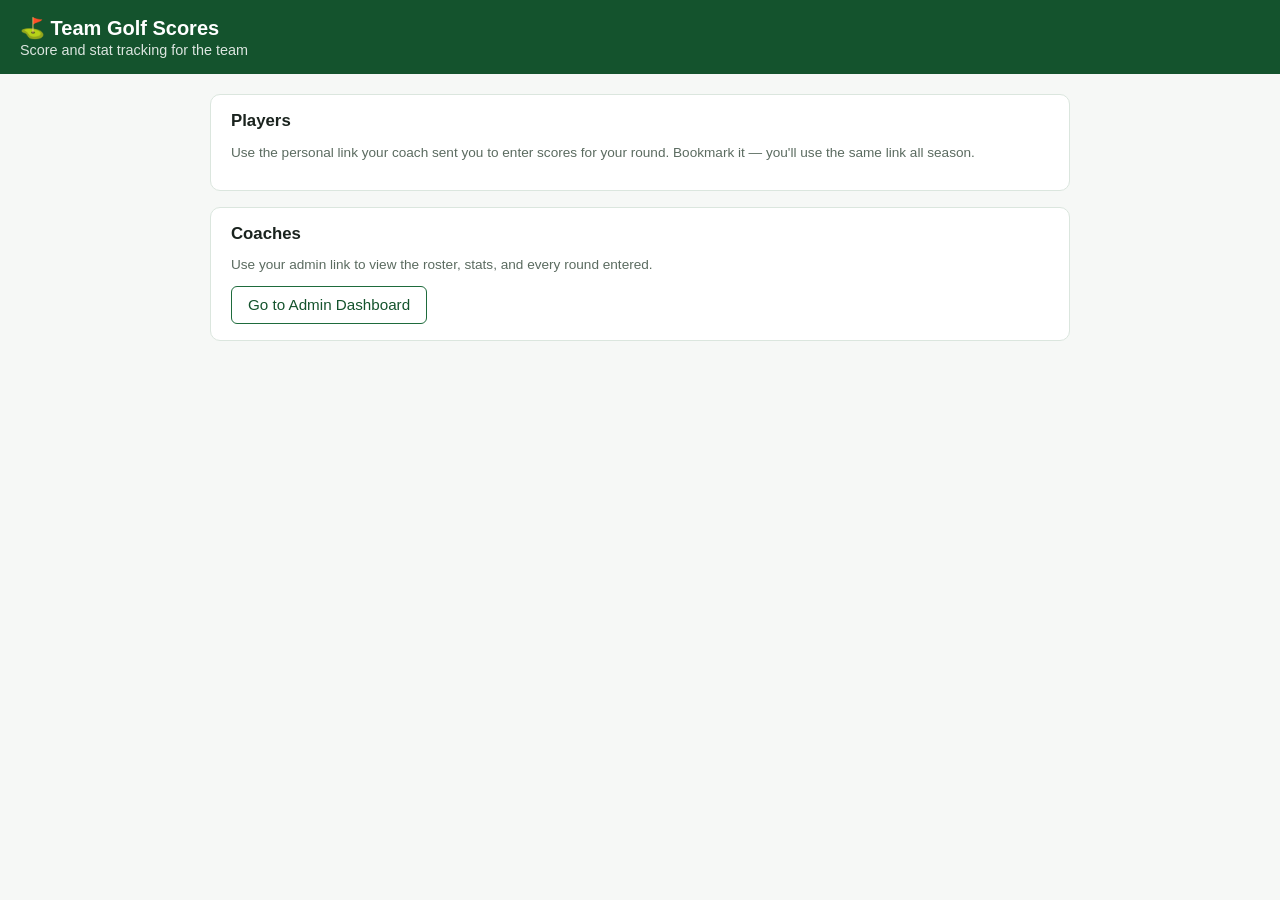
==== index.html @ 619cbeff "Initial Setup" ====
<!doctype html>
<html lang="en">
<head>
<meta charset="utf-8">
<meta name="viewport" content="width=device-width, initial-scale=1">
<title>Golf Scores</title>
<link rel="stylesheet" href="assets/css/styles.css">
</head>
<body>
<header class="app-header">
  <h1>⛳ Team Golf Scores</h1>
  <p>Score and stat tracking for the team</p>
</header>
<main>
  <div class="card">
    <h2>Players</h2>
    <p class="muted">Use the personal link your coach sent you to enter scores for your round. Bookmark it — you'll use the same link all season.</p>
  </div>
  <div class="card">
    <h2>Coaches</h2>
    <p class="muted">Use your admin link to view the roster, stats, and every round entered.</p>
    <a href="admin.html"><button class="secondary">Go to Admin Dashboard</button></a>
  </div>
</main>
</body>
</html>
---- assets/css/styles.css ----
:root {
  --green-900: #0b3d24;
  --green-700: #14532d;
  --green-600: #1e6b3c;
  --green-100: #e7f4ea;
  --bg: #f6f8f6;
  --card: #ffffff;
  --text: #1a231e;
  --muted: #5b6b60;
  --border: #dbe6de;
  --danger: #b3261e;
  --radius: 10px;
}

* { box-sizing: border-box; }

body {
  margin: 0;
  font-family: -apple-system, BlinkMacSystemFont, "Segoe UI", Roboto, Helvetica, Arial, sans-serif;
  background: var(--bg);
  color: var(--text);
}

header.app-header {
  background: var(--green-700);
  color: #fff;
  padding: 1rem 1.25rem;
}

header.app-header h1 {
  margin: 0;
  font-size: 1.25rem;
}

header.app-header p {
  margin: 0.15rem 0 0;
  opacity: 0.85;
  font-size: 0.9rem;
}

main {
  max-width: 900px;
  margin: 0 auto;
  padding: 1.25rem;
}

.card {
  background: var(--card);
  border: 1px solid var(--border);
  border-radius: var(--radius);
  padding: 1rem 1.25rem;
  margin-bottom: 1rem;
}

h2 { font-size: 1.05rem; margin: 0 0 0.75rem; }
h3 { font-size: 0.95rem; margin: 0 0 0.5rem; color: var(--green-700); }

label {
  display: block;
  font-size: 0.85rem;
  color: var(--muted);
  margin-bottom: 0.25rem;
}

input, select {
  width: 100%;
  padding: 0.5rem;
  border: 1px solid var(--border);
  border-radius: 6px;
  font-size: 1rem;
  background: #fff;
  color: var(--text);
}

.field { margin-bottom: 0.75rem; }

.field-row {
  display: grid;
  grid-template-columns: 1fr 1fr;
  gap: 0.75rem;
}

button {
  background: var(--green-600);
  color: #fff;
  border: none;
  border-radius: 6px;
  padding: 0.6rem 1rem;
  font-size: 0.95rem;
  cursor: pointer;
}

button.secondary {
  background: #fff;
  color: var(--green-700);
  border: 1px solid var(--green-600);
}

button.danger {
  background: #fff;
  color: var(--danger);
  border: 1px solid var(--danger);
}

button:disabled { opacity: 0.6; cursor: default; }

table {
  width: 100%;
  border-collapse: collapse;
  font-size: 0.9rem;
}

th, td {
  text-align: left;
  padding: 0.4rem 0.5rem;
  border-bottom: 1px solid var(--border);
  white-space: nowrap;
}

th { color: var(--muted); font-weight: 600; }

tr.clickable { cursor: pointer; }
tr.clickable:hover { background: var(--green-100); }

.table-scroll { overflow-x: auto; }

.hole-table input, .hole-table select { padding: 0.35rem; font-size: 0.9rem; }
.hole-table td { padding: 0.25rem; }

.pill {
  display: inline-block;
  background: var(--green-100);
  color: var(--green-700);
  border-radius: 999px;
  padding: 0.15rem 0.6rem;
  font-size: 0.8rem;
}

.error {
  background: #fdecea;
  color: var(--danger);
  border: 1px solid #f5c6c2;
  border-radius: 6px;
  padding: 0.6rem 0.8rem;
  margin-bottom: 0.75rem;
  font-size: 0.9rem;
}

.success {
  background: var(--green-100);
  color: var(--green-700);
  border: 1px solid #bfe0c9;
  border-radius: 6px;
  padding: 0.6rem 0.8rem;
  margin-bottom: 0.75rem;
  font-size: 0.9rem;
}

.muted { color: var(--muted); font-size: 0.85rem; }

.stat-grid {
  display: grid;
  grid-template-columns: repeat(auto-fit, minmax(110px, 1fr));
  gap: 0.6rem;
}

.stat-tile {
  background: var(--green-100);
  border-radius: 8px;
  padding: 0.6rem 0.7rem;
  text-align: center;
}

.stat-tile .value {
  font-size: 1.2rem;
  font-weight: 700;
  color: var(--green-700);
}

.stat-tile .label {
  font-size: 0.72rem;
  color: var(--muted);
  text-transform: uppercase;
  letter-spacing: 0.03em;
}

.link-box {
  display: flex;
  gap: 0.5rem;
  align-items: center;
  flex-wrap: wrap;
}

.link-box input {
  flex: 1;
  min-width: 200px;
  font-size: 0.85rem;
}

.hidden { display: none !important; }
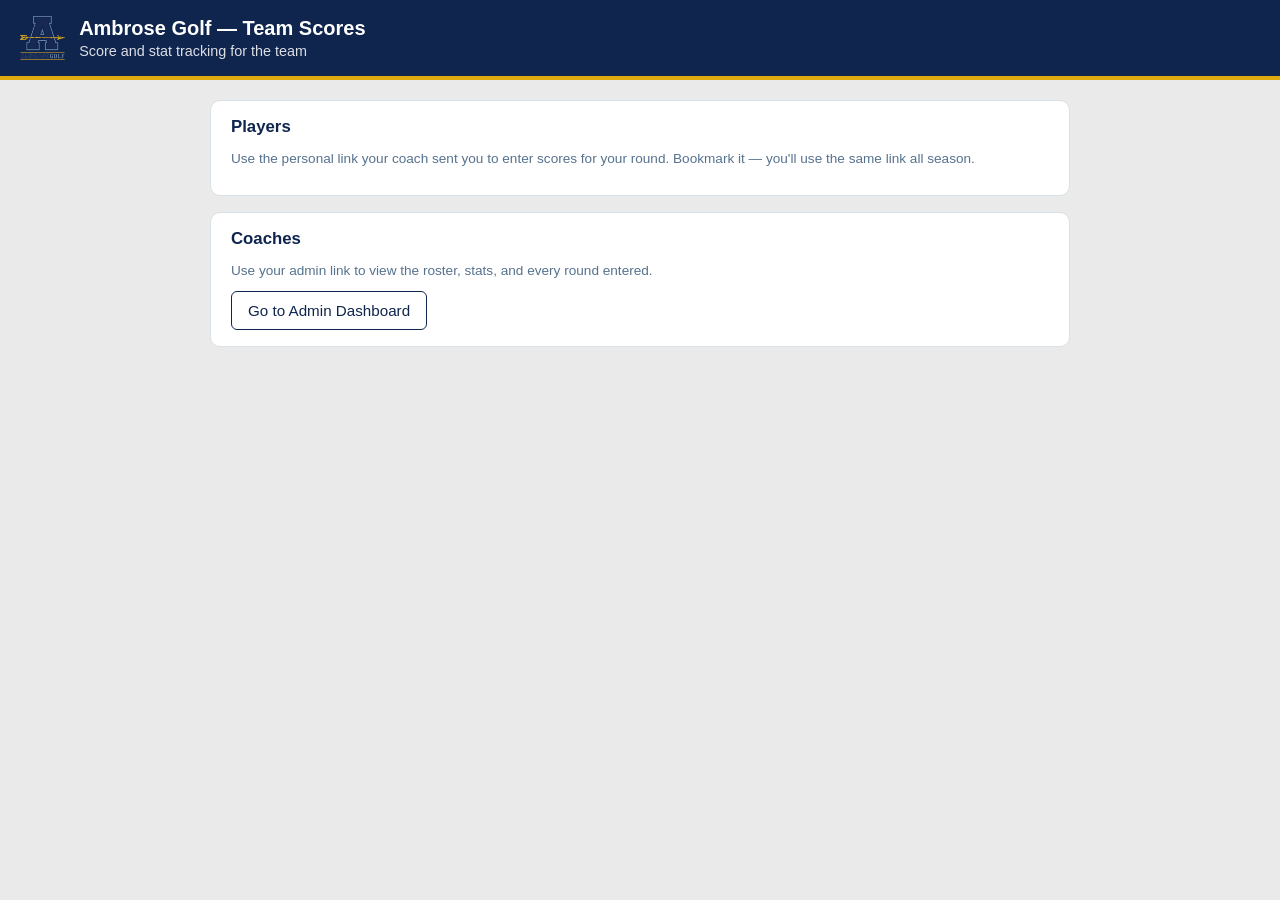
==== commit caadd186: "Update to separate by sex, edit and delete" ====
--- a/index.html
+++ b/index.html
@@ -4,12 +4,16 @@
 <meta charset="utf-8">
 <meta name="viewport" content="width=device-width, initial-scale=1">
 <title>Golf Scores</title>
+<link rel="icon" href="assets/img/ambrose-golf-logo.png">
 <link rel="stylesheet" href="assets/css/styles.css">
 </head>
 <body>
 <header class="app-header">
-  <h1>⛳ Team Golf Scores</h1>
-  <p>Score and stat tracking for the team</p>
+  <img class="brand-logo" src="assets/img/ambrose-golf-logo.png" alt="Ambrose Golf" onerror="this.remove()">
+  <div>
+    <h1>Ambrose Golf — Team Scores</h1>
+    <p>Score and stat tracking for the team</p>
+  </div>
 </header>
 <main>
   <div class="card">
@@ -19,7 +23,7 @@
   <div class="card">
     <h2>Coaches</h2>
     <p class="muted">Use your admin link to view the roster, stats, and every round entered.</p>
-    <a href="admin.html"><button class="secondary">Go to Admin Dashboard</button></a>
+    <a href="admin.html"><button type="button" class="secondary">Go to Admin Dashboard</button></a>
   </div>
 </main>
 </body>
--- a/assets/css/styles.css
+++ b/assets/css/styles.css
@@ -1,13 +1,15 @@
 :root {
-  --green-900: #0b3d24;
-  --green-700: #14532d;
-  --green-600: #1e6b3c;
-  --green-100: #e7f4ea;
-  --bg: #f6f8f6;
+  --navy: #0f254e;
+  --navy-hover: #1a3a73;
+  --columbia-blue: #6d87a8;
+  --gold: #e0aa0f;
+  --blue-gray: #d7e1e7;
+  --warm-gray: #eaeaea;
+  --bg: var(--warm-gray);
   --card: #ffffff;
-  --text: #1a231e;
-  --muted: #5b6b60;
-  --border: #dbe6de;
+  --text: #16233b;
+  --muted: #56728f;
+  --border: var(--blue-gray);
   --danger: #b3261e;
   --radius: 10px;
 }
@@ -22,9 +24,19 @@
 }
 
 header.app-header {
-  background: var(--green-700);
+  background: var(--navy);
   color: #fff;
   padding: 1rem 1.25rem;
+  border-bottom: 4px solid var(--gold);
+  display: flex;
+  align-items: center;
+  gap: 0.9rem;
+}
+
+header.app-header .brand-logo {
+  height: 44px;
+  width: auto;
+  flex-shrink: 0;
 }
 
 header.app-header h1 {
@@ -52,8 +64,8 @@
   margin-bottom: 1rem;
 }
 
-h2 { font-size: 1.05rem; margin: 0 0 0.75rem; }
-h3 { font-size: 0.95rem; margin: 0 0 0.5rem; color: var(--green-700); }
+h2 { font-size: 1.05rem; margin: 0 0 0.75rem; color: var(--navy); }
+h3 { font-size: 0.95rem; margin: 0 0 0.5rem; color: var(--navy); }
 
 label {
   display: block;
@@ -81,7 +93,7 @@
 }
 
 button {
-  background: var(--green-600);
+  background: var(--navy);
   color: #fff;
   border: none;
   border-radius: 6px;
@@ -90,11 +102,15 @@
   cursor: pointer;
 }
 
+button:hover:not(:disabled) { background: var(--navy-hover); }
+
 button.secondary {
   background: #fff;
-  color: var(--green-700);
-  border: 1px solid var(--green-600);
-}
+  color: var(--navy);
+  border: 1px solid var(--navy);
+}
+
+button.secondary:hover:not(:disabled) { background: var(--blue-gray); }
 
 button.danger {
   background: #fff;
@@ -120,7 +136,10 @@
 th { color: var(--muted); font-weight: 600; }
 
 tr.clickable { cursor: pointer; }
-tr.clickable:hover { background: var(--green-100); }
+tr.clickable:hover { background: var(--blue-gray); }
+
+th.clickable { cursor: pointer; user-select: none; }
+th.clickable:hover { color: var(--navy); }
 
 .table-scroll { overflow-x: auto; }
 
@@ -129,8 +148,8 @@
 
 .pill {
   display: inline-block;
-  background: var(--green-100);
-  color: var(--green-700);
+  background: var(--blue-gray);
+  color: var(--navy);
   border-radius: 999px;
   padding: 0.15rem 0.6rem;
   font-size: 0.8rem;
@@ -147,9 +166,10 @@
 }
 
 .success {
-  background: var(--green-100);
-  color: var(--green-700);
-  border: 1px solid #bfe0c9;
+  background: var(--blue-gray);
+  color: var(--navy);
+  border: 1px solid var(--columbia-blue);
+  border-left: 4px solid var(--gold);
   border-radius: 6px;
   padding: 0.6rem 0.8rem;
   margin-bottom: 0.75rem;
@@ -165,7 +185,7 @@
 }
 
 .stat-tile {
-  background: var(--green-100);
+  background: var(--blue-gray);
   border-radius: 8px;
   padding: 0.6rem 0.7rem;
   text-align: center;
@@ -174,7 +194,7 @@
 .stat-tile .value {
   font-size: 1.2rem;
   font-weight: 700;
-  color: var(--green-700);
+  color: var(--navy);
 }
 
 .stat-tile .label {
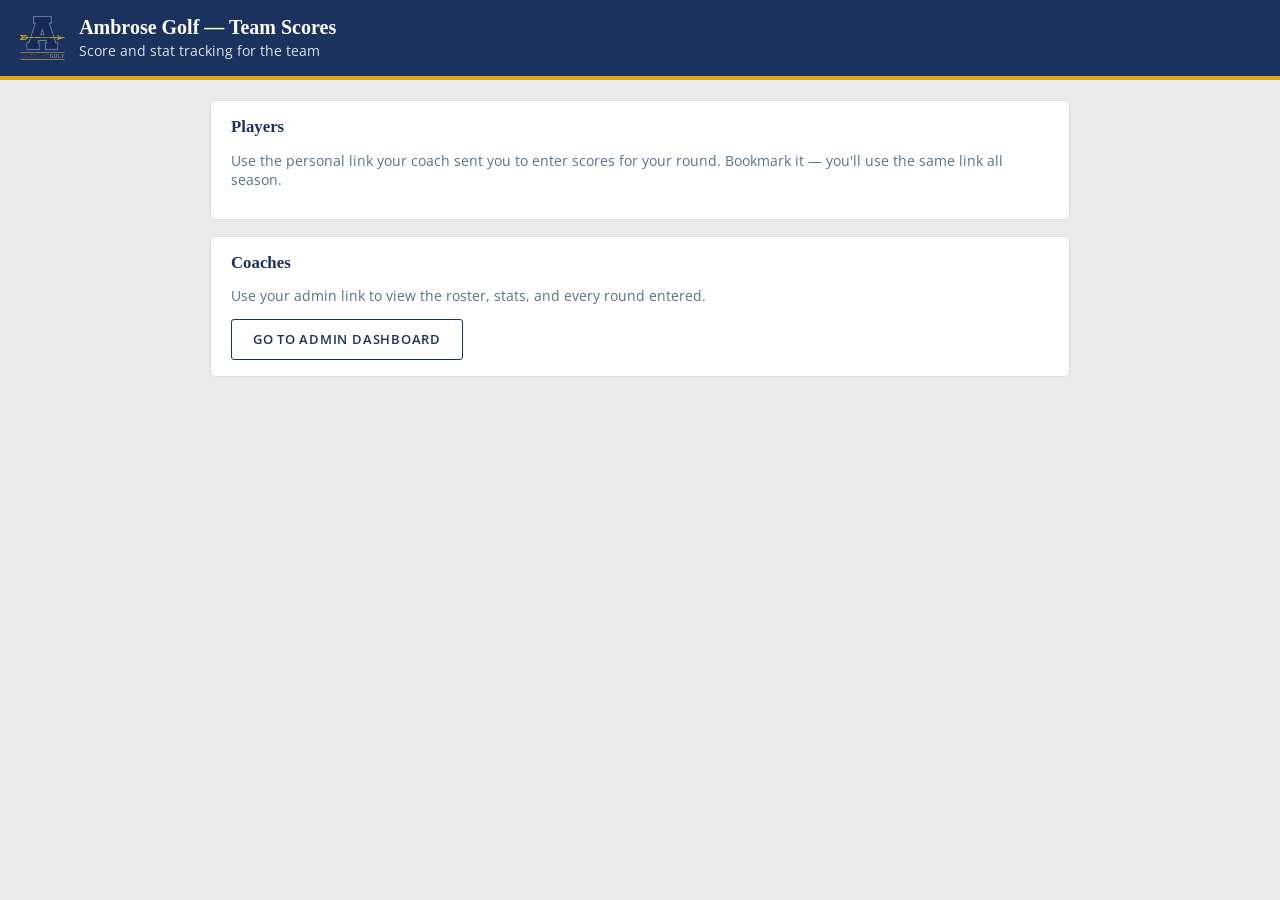
==== commit a6914d12: "Update Styling and coach add of rounds." ====
--- a/index.html
+++ b/index.html
@@ -5,6 +5,9 @@
 <meta name="viewport" content="width=device-width, initial-scale=1">
 <title>Golf Scores</title>
 <link rel="icon" href="assets/img/ambrose-golf-logo.png">
+<link rel="preconnect" href="https://fonts.googleapis.com">
+<link rel="preconnect" href="https://fonts.gstatic.com" crossorigin>
+<link href="https://fonts.googleapis.com/css2?family=Open+Sans:ital,wght@0,400;0,600;0,700;1,400&display=swap" rel="stylesheet">
 <link rel="stylesheet" href="assets/css/styles.css">
 </head>
 <body>
--- a/assets/css/styles.css
+++ b/assets/css/styles.css
@@ -1,6 +1,12 @@
+/*
+ * Palette and type follow theambroseschool.org: navy/near-white buttons
+ * with sharp (3px) corners and uppercase, letter-spaced labels; "Open
+ * Sans" for body/UI text; a plain serif ("Times New Roman", matching their
+ * own declared heading font, not a webfont) for headings.
+ */
 :root {
-  --navy: #0f254e;
-  --navy-hover: #1a3a73;
+  --navy: #1b325e;
+  --navy-hover: #274372;
   --columbia-blue: #6d87a8;
   --gold: #e0aa0f;
   --blue-gray: #d7e1e7;
@@ -11,17 +17,23 @@
   --muted: #56728f;
   --border: var(--blue-gray);
   --danger: #b3261e;
-  --radius: 10px;
+  --radius: 6px;
+  --radius-control: 4px;
+  --radius-button: 3px;
+  --font-body: "Open Sans", -apple-system, BlinkMacSystemFont, "Segoe UI", Roboto, Helvetica, Arial, sans-serif;
+  --font-heading: "Times New Roman", Times, serif;
 }
 
 * { box-sizing: border-box; }
 
 body {
   margin: 0;
-  font-family: -apple-system, BlinkMacSystemFont, "Segoe UI", Roboto, Helvetica, Arial, sans-serif;
+  font-family: var(--font-body);
   background: var(--bg);
   color: var(--text);
 }
+
+h1, h2, h3 { font-family: var(--font-heading); }
 
 header.app-header {
   background: var(--navy);
@@ -69,22 +81,39 @@
 
 label {
   display: block;
-  font-size: 0.85rem;
+  font-size: 0.75rem;
   color: var(--muted);
-  margin-bottom: 0.25rem;
+  margin-bottom: 0.3rem;
+  text-transform: uppercase;
+  letter-spacing: 0.05em;
+  font-weight: 600;
 }
 
 input, select {
   width: 100%;
   padding: 0.5rem;
   border: 1px solid var(--border);
-  border-radius: 6px;
+  border-radius: var(--radius-control);
   font-size: 1rem;
+  font-family: inherit;
   background: #fff;
   color: var(--text);
 }
 
 .field { margin-bottom: 0.75rem; }
+
+.checkbox-row {
+  display: flex;
+  align-items: center;
+  gap: 0.5rem;
+  margin-bottom: 0.75rem;
+  font-size: 0.9rem;
+  text-transform: none;
+  letter-spacing: normal;
+  font-weight: 400;
+  color: var(--text);
+}
+.checkbox-row input[type="checkbox"] { width: auto; }
 
 .field-row {
   display: grid;
@@ -94,11 +123,15 @@
 
 button {
   background: var(--navy);
-  color: #fff;
+  color: #ededed;
   border: none;
-  border-radius: 6px;
-  padding: 0.6rem 1rem;
-  font-size: 0.95rem;
+  border-radius: var(--radius-button);
+  padding: 0.65rem 1.3rem;
+  font-size: 0.8rem;
+  font-family: inherit;
+  font-weight: 600;
+  text-transform: uppercase;
+  letter-spacing: 0.06em;
   cursor: pointer;
 }
 
